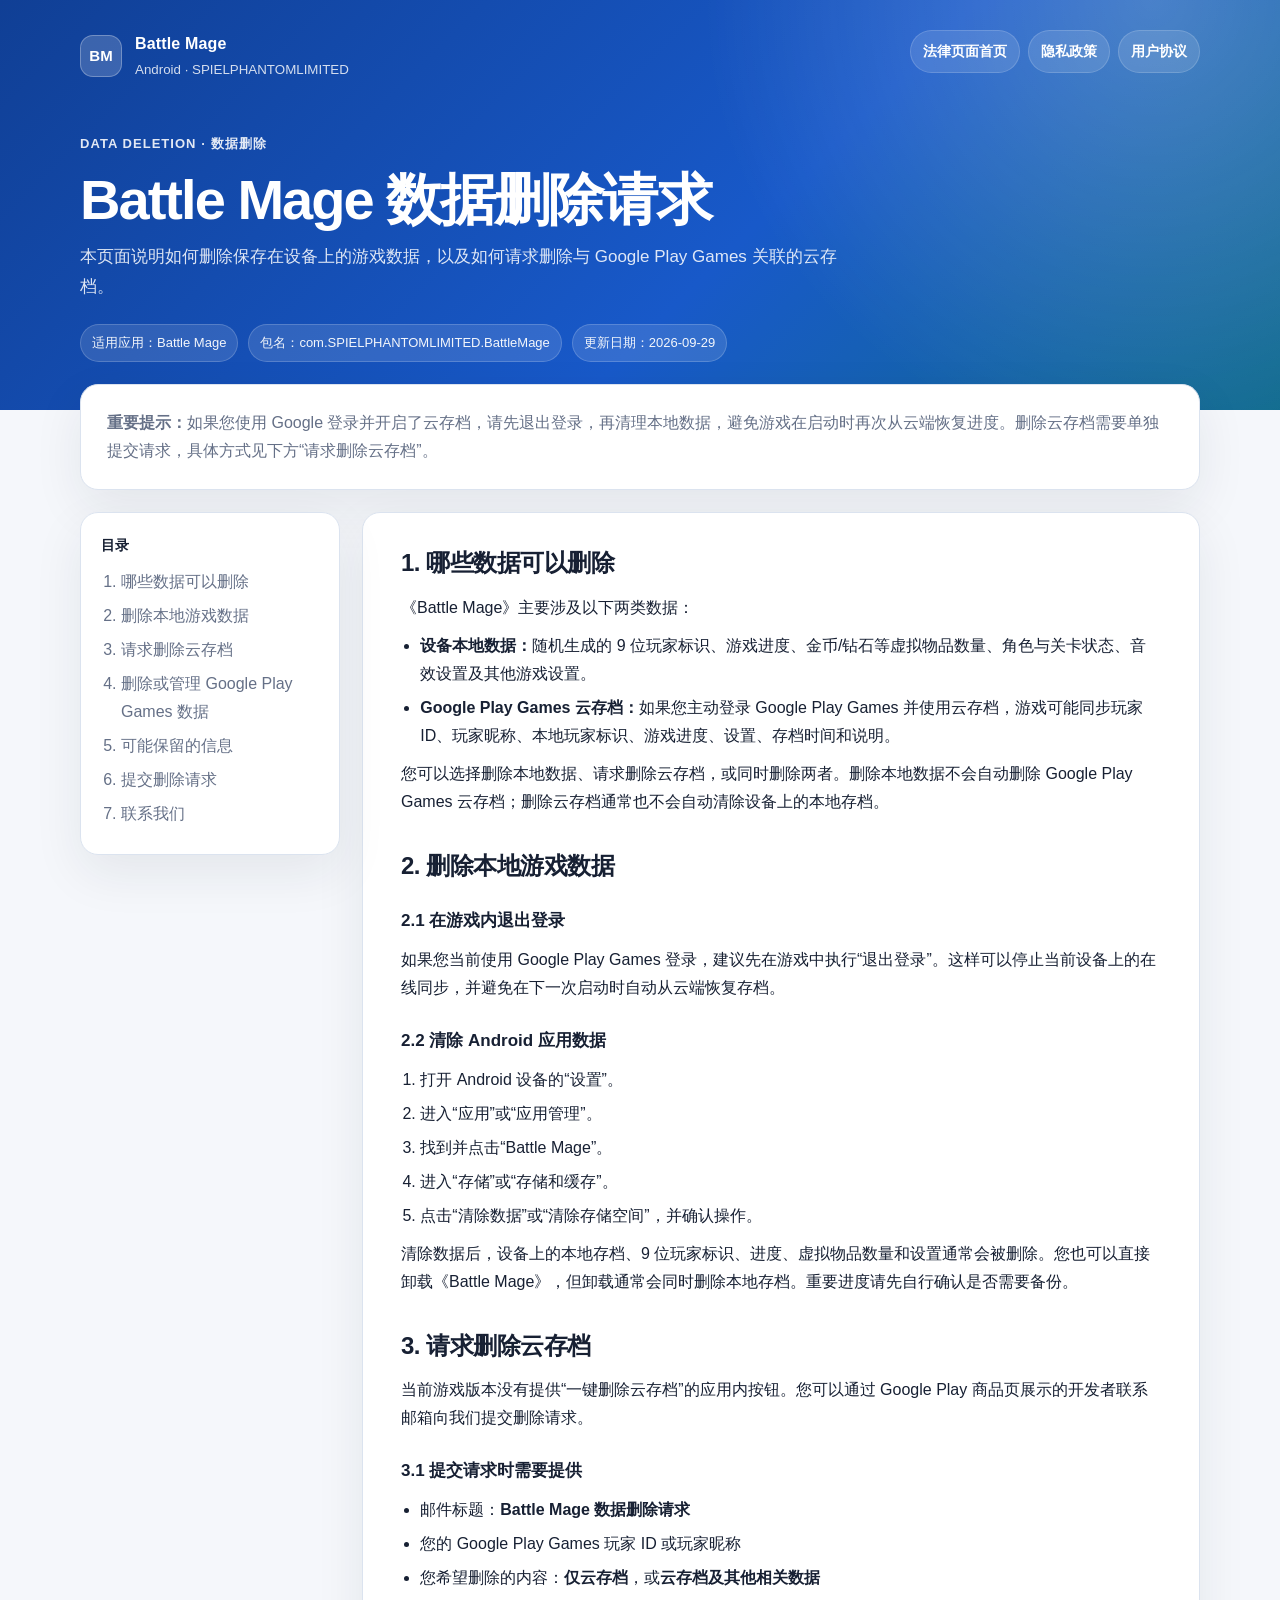
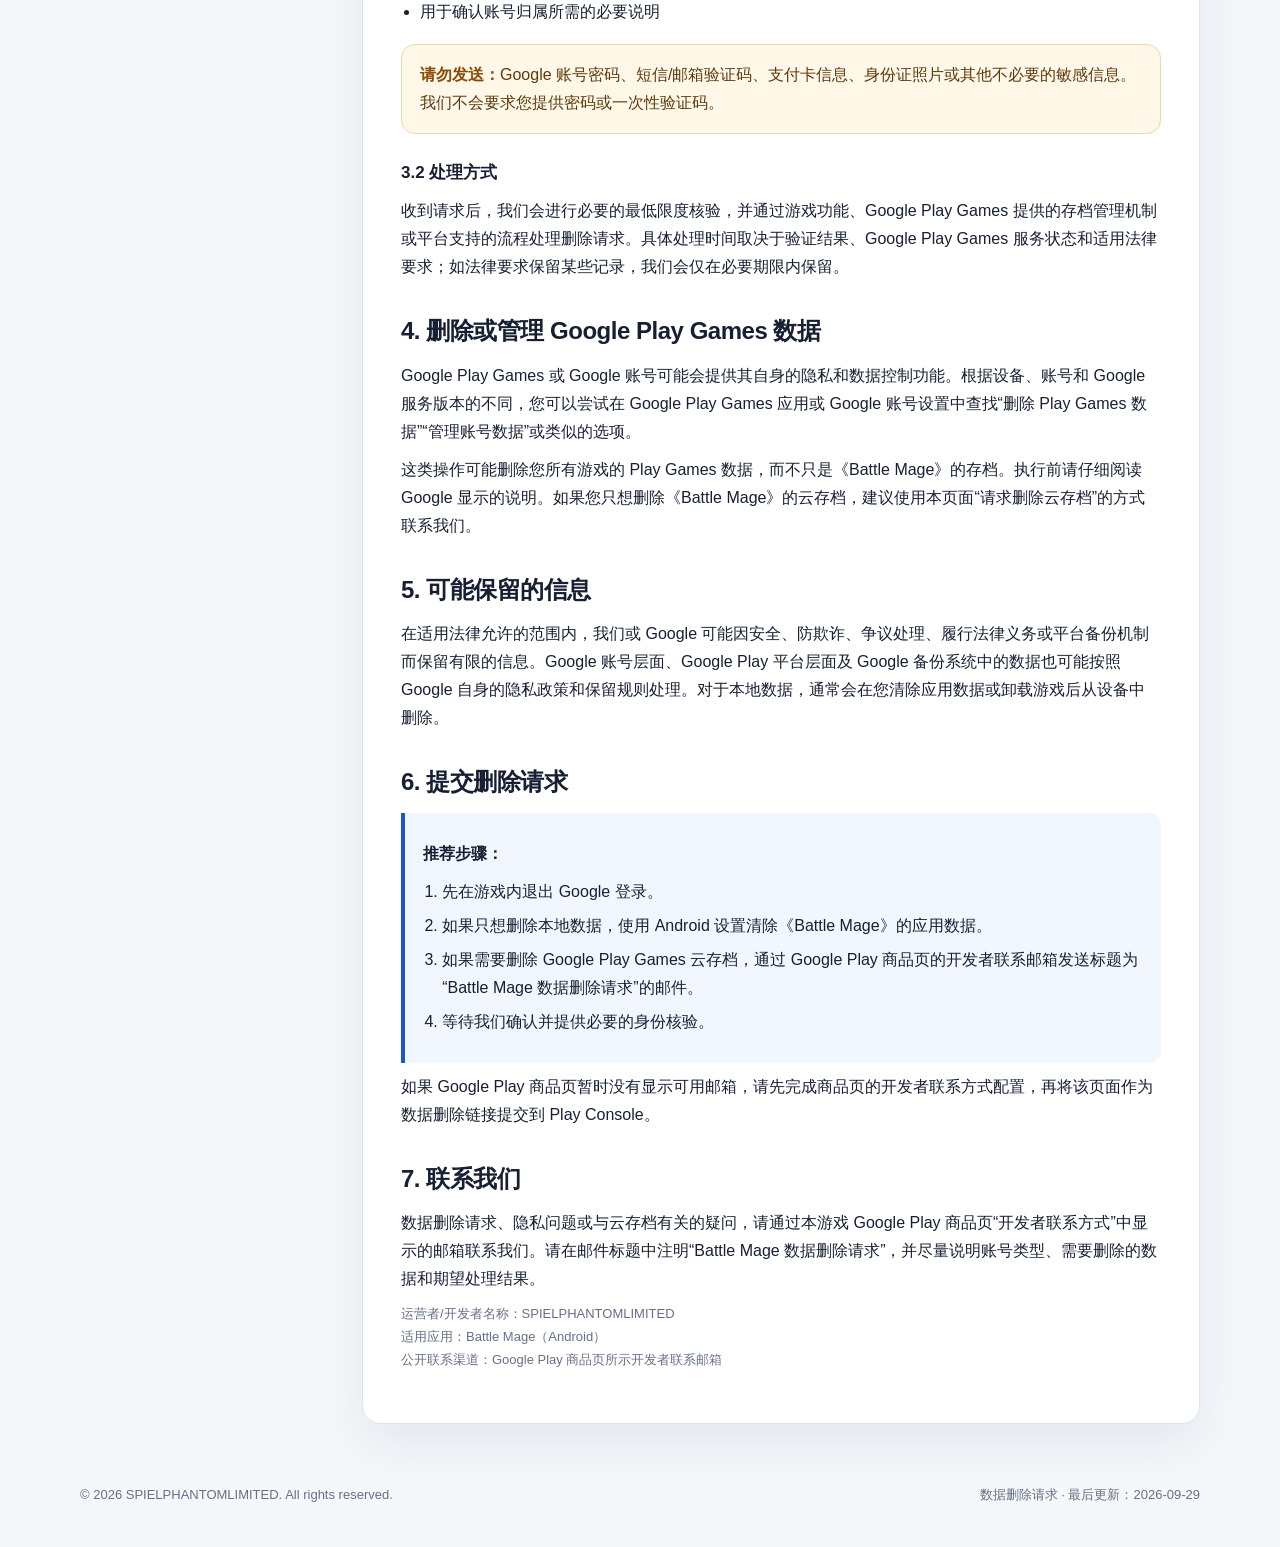
==== legal-site/data-deletion.html @ 1ba806fe "Add files via upload" ====
<!doctype html>
<html lang="zh-CN">
<head>
  <meta charset="utf-8">
  <meta name="viewport" content="width=device-width, initial-scale=1">
  <meta name="theme-color" content="#1859c9">
  <meta name="description" content="《Battle Mage》数据删除请求页面：说明如何删除本地游戏数据和 Google Play Games 云存档。">
  <title>Battle Mage 数据删除请求</title>
  <link rel="stylesheet" href="styles.css">
</head>
<body>
  <header class="site-header">
    <div class="shell">
      <div class="header-row">
        <div class="brand">
          <div class="brand-mark">BM</div>
          <div>Battle Mage<small>Android · SPIELPHANTOMLIMITED</small></div>
        </div>
        <nav class="topnav" aria-label="法律文件导航">
          <a href="index.html">法律页面首页</a>
          <a href="privacy-policy.html">隐私政策</a>
          <a href="terms-of-service.html">用户协议</a>
        </nav>
      </div>
      <div class="hero">
        <span class="eyebrow">Data Deletion · 数据删除</span>
        <h1>Battle Mage 数据删除请求</h1>
        <p>本页面说明如何删除保存在设备上的游戏数据，以及如何请求删除与 Google Play Games 关联的云存档。</p>
        <div class="meta-row">
          <span class="meta-pill">适用应用：Battle Mage</span>
          <span class="meta-pill">包名：com.SPIELPHANTOMLIMITED.BattleMage</span>
          <span class="meta-pill">更新日期：2026-09-29</span>
        </div>
      </div>
    </div>
  </header>

  <div class="shell page">
    <div class="panel intro-card">
      <p><strong>重要提示：</strong>如果您使用 Google 登录并开启了云存档，请先退出登录，再清理本地数据，避免游戏在启动时再次从云端恢复进度。删除云存档需要单独提交请求，具体方式见下方“请求删除云存档”。</p>
    </div>

    <div class="layout">
      <aside class="panel toc" aria-label="目录">
        <strong>目录</strong>
        <ol>
          <li><a href="#what">哪些数据可以删除</a></li>
          <li><a href="#local">删除本地游戏数据</a></li>
          <li><a href="#cloud">请求删除云存档</a></li>
          <li><a href="#playgames">删除或管理 Google Play Games 数据</a></li>
          <li><a href="#retain">可能保留的信息</a></li>
          <li><a href="#request">提交删除请求</a></li>
          <li><a href="#contact">联系我们</a></li>
        </ol>
      </aside>

      <main class="panel">
        <article>
          <section id="what">
            <h2>1. 哪些数据可以删除</h2>
            <p>《Battle Mage》主要涉及以下两类数据：</p>
            <ul>
              <li><strong>设备本地数据：</strong>随机生成的 9 位玩家标识、游戏进度、金币/钻石等虚拟物品数量、角色与关卡状态、音效设置及其他游戏设置。</li>
              <li><strong>Google Play Games 云存档：</strong>如果您主动登录 Google Play Games 并使用云存档，游戏可能同步玩家 ID、玩家昵称、本地玩家标识、游戏进度、设置、存档时间和说明。</li>
            </ul>
            <p>您可以选择删除本地数据、请求删除云存档，或同时删除两者。删除本地数据不会自动删除 Google Play Games 云存档；删除云存档通常也不会自动清除设备上的本地存档。</p>
          </section>

          <section id="local">
            <h2>2. 删除本地游戏数据</h2>
            <h3>2.1 在游戏内退出登录</h3>
            <p>如果您当前使用 Google Play Games 登录，建议先在游戏中执行“退出登录”。这样可以停止当前设备上的在线同步，并避免在下一次启动时自动从云端恢复存档。</p>
            <h3>2.2 清除 Android 应用数据</h3>
            <ol>
              <li>打开 Android 设备的“设置”。</li>
              <li>进入“应用”或“应用管理”。</li>
              <li>找到并点击“Battle Mage”。</li>
              <li>进入“存储”或“存储和缓存”。</li>
              <li>点击“清除数据”或“清除存储空间”，并确认操作。</li>
            </ol>
            <p>清除数据后，设备上的本地存档、9 位玩家标识、进度、虚拟物品数量和设置通常会被删除。您也可以直接卸载《Battle Mage》，但卸载通常会同时删除本地存档。重要进度请先自行确认是否需要备份。</p>
          </section>

          <section id="cloud">
            <h2>3. 请求删除云存档</h2>
            <p>当前游戏版本没有提供“一键删除云存档”的应用内按钮。您可以通过 Google Play 商品页展示的开发者联系邮箱向我们提交删除请求。</p>
            <h3>3.1 提交请求时需要提供</h3>
            <ul>
              <li>邮件标题：<strong>Battle Mage 数据删除请求</strong></li>
              <li>您的 Google Play Games 玩家 ID 或玩家昵称</li>
              <li>您希望删除的内容：<strong>仅云存档</strong>，或<strong>云存档及其他相关数据</strong></li>
              <li>用于确认账号归属所需的必要说明</li>
            </ul>
            <div class="callout">
              <strong>请勿发送：</strong>Google 账号密码、短信/邮箱验证码、支付卡信息、身份证照片或其他不必要的敏感信息。我们不会要求您提供密码或一次性验证码。
            </div>
            <h3>3.2 处理方式</h3>
            <p>收到请求后，我们会进行必要的最低限度核验，并通过游戏功能、Google Play Games 提供的存档管理机制或平台支持的流程处理删除请求。具体处理时间取决于验证结果、Google Play Games 服务状态和适用法律要求；如法律要求保留某些记录，我们会仅在必要期限内保留。</p>
          </section>

          <section id="playgames">
            <h2>4. 删除或管理 Google Play Games 数据</h2>
            <p>Google Play Games 或 Google 账号可能会提供其自身的隐私和数据控制功能。根据设备、账号和 Google 服务版本的不同，您可以尝试在 Google Play Games 应用或 Google 账号设置中查找“删除 Play Games 数据”“管理账号数据”或类似的选项。</p>
            <p>这类操作可能删除您所有游戏的 Play Games 数据，而不只是《Battle Mage》的存档。执行前请仔细阅读 Google 显示的说明。如果您只想删除《Battle Mage》的云存档，建议使用本页面“请求删除云存档”的方式联系我们。</p>
          </section>

          <section id="retain">
            <h2>5. 可能保留的信息</h2>
            <p>在适用法律允许的范围内，我们或 Google 可能因安全、防欺诈、争议处理、履行法律义务或平台备份机制而保留有限的信息。Google 账号层面、Google Play 平台层面及 Google 备份系统中的数据也可能按照 Google 自身的隐私政策和保留规则处理。对于本地数据，通常会在您清除应用数据或卸载游戏后从设备中删除。</p>
          </section>

          <section id="request">
            <h2>6. 提交删除请求</h2>
            <div class="notice">
              <p><strong>推荐步骤：</strong></p>
              <ol>
                <li>先在游戏内退出 Google 登录。</li>
                <li>如果只想删除本地数据，使用 Android 设置清除《Battle Mage》的应用数据。</li>
                <li>如果需要删除 Google Play Games 云存档，通过 Google Play 商品页的开发者联系邮箱发送标题为“Battle Mage 数据删除请求”的邮件。</li>
                <li>等待我们确认并提供必要的身份核验。</li>
              </ol>
            </div>
            <p>如果 Google Play 商品页暂时没有显示可用邮箱，请先完成商品页的开发者联系方式配置，再将该页面作为数据删除链接提交到 Play Console。</p>
          </section>

          <section id="contact">
            <h2>7. 联系我们</h2>
            <p>数据删除请求、隐私问题或与云存档有关的疑问，请通过本游戏 Google Play 商品页“开发者联系方式”中显示的邮箱联系我们。请在邮件标题中注明“Battle Mage 数据删除请求”，并尽量说明账号类型、需要删除的数据和期望处理结果。</p>
            <p class="muted small">运营者/开发者名称：SPIELPHANTOMLIMITED<br>适用应用：Battle Mage（Android）<br>公开联系渠道：Google Play 商品页所示开发者联系邮箱</p>
          </section>
        </article>
      </main>
    </div>
  </div>

  <footer class="site-footer">
    <div class="shell">
      <span>© 2026 SPIELPHANTOMLIMITED. All rights reserved.</span>
      <span>数据删除请求 · 最后更新：2026-09-29</span>
    </div>
  </footer>
</body>
</html>
---- legal-site/styles.css ----
:root {
  --bg: #f5f7fb;
  --surface: #ffffff;
  --surface-soft: #eef4ff;
  --ink: #172033;
  --muted: #657087;
  --line: #dbe3ef;
  --brand: #1859c9;
  --brand-strong: #103f95;
  --accent: #0d7a67;
  --warning: #8a4b08;
  --warning-bg: #fff7e8;
  --shadow: 0 18px 50px rgba(23, 32, 51, 0.08);
  --radius: 18px;
}

* { box-sizing: border-box; }

html { scroll-behavior: smooth; }

body {
  margin: 0;
  background: var(--bg);
  color: var(--ink);
  font-family: "Segoe UI", "PingFang SC", "Microsoft YaHei", "Noto Sans CJK SC", sans-serif;
  line-height: 1.75;
  text-rendering: optimizeLegibility;
}

a { color: var(--brand); text-decoration-thickness: 1px; text-underline-offset: 3px; }
a:hover { color: var(--brand-strong); }

.site-header {
  background:
    radial-gradient(circle at 90% 0%, rgba(255,255,255,0.22), transparent 28rem),
    linear-gradient(135deg, #103f95 0%, #1859c9 58%, #0d7a67 130%);
  color: #fff;
  padding: 30px 0 48px;
}

.shell { width: min(1120px, calc(100% - 36px)); margin: 0 auto; }

.header-row { display: flex; align-items: flex-start; justify-content: space-between; gap: 24px; }
.brand { display: flex; align-items: center; gap: 13px; font-weight: 750; letter-spacing: .01em; }
.brand-mark {
  width: 42px; height: 42px; border-radius: 13px;
  display: grid; place-items: center;
  background: rgba(255,255,255,.18);
  border: 1px solid rgba(255,255,255,.28);
  font-size: 15px; font-weight: 800;
}
.brand small { display: block; font-weight: 500; opacity: .82; letter-spacing: 0; }

.topnav { display: flex; flex-wrap: wrap; gap: 8px; justify-content: flex-end; }
.topnav a {
  color: #fff; text-decoration: none; font-size: 14px; font-weight: 650;
  padding: 8px 12px; border-radius: 999px; background: rgba(255,255,255,.12);
  border: 1px solid rgba(255,255,255,.16);
}
.topnav a:hover { background: rgba(255,255,255,.22); color: #fff; }

.hero { margin-top: 48px; max-width: 850px; }
.eyebrow {
  display: inline-flex; align-items: center; gap: 8px;
  font-size: 13px; font-weight: 700; text-transform: uppercase; letter-spacing: .08em;
  color: rgba(255,255,255,.88);
}
.hero h1 { margin: 12px 0 10px; font-size: clamp(34px, 5vw, 56px); line-height: 1.12; letter-spacing: -.035em; }
.hero p { margin: 0; max-width: 760px; color: rgba(255,255,255,.86); font-size: 17px; }
.meta-row { display: flex; flex-wrap: wrap; gap: 10px; margin-top: 22px; }
.meta-pill {
  max-width: 100%; overflow-wrap: anywhere;
  display: inline-flex; align-items: center; gap: 6px;
  padding: 7px 11px; border-radius: 999px;
  background: rgba(255,255,255,.12); border: 1px solid rgba(255,255,255,.18);
  color: rgba(255,255,255,.94); font-size: 13px;
}

.page { margin-top: -26px; padding-bottom: 60px; }
.panel {
  background: var(--surface); border: 1px solid var(--line);
  border-radius: var(--radius); box-shadow: var(--shadow);
}
.intro-card { padding: 24px 26px; margin-bottom: 22px; }
.intro-card p { margin: 0; color: var(--muted); }

.layout { display: grid; grid-template-columns: 260px minmax(0, 1fr); gap: 22px; align-items: start; }
.layout > * { min-width: 0; }
.hero p, .intro-card p { overflow-wrap: anywhere; }
.toc {
  position: sticky; top: 18px; padding: 20px;
}
.toc strong { display: block; font-size: 14px; margin-bottom: 10px; }
.toc ol { margin: 0; padding-left: 20px; color: var(--muted); }
.toc li { margin: 6px 0; }
.toc a { color: var(--muted); text-decoration: none; }
.toc a:hover { color: var(--brand); }

main.panel { padding: 34px 38px 42px; }
article section { scroll-margin-top: 24px; margin-top: 34px; }
article section:first-child { margin-top: 0; }
h2 { margin: 0 0 14px; font-size: 24px; line-height: 1.35; letter-spacing: -.02em; }
h3 { margin: 24px 0 8px; font-size: 17px; }
p { margin: 10px 0; }
ul, ol { margin: 10px 0 10px 1.2rem; padding: 0; }
li { margin: 6px 0; }

.summary-grid { display: grid; grid-template-columns: repeat(2, minmax(0, 1fr)); gap: 12px; margin-top: 16px; }
.summary-card {
  padding: 16px; border-radius: 14px; background: var(--surface-soft); border: 1px solid #d7e4ff;
}
.summary-card strong { display: block; margin-bottom: 3px; }
.summary-card span { color: var(--muted); font-size: 14px; }

.callout {
  margin: 18px 0; padding: 16px 18px; border-radius: 14px;
  background: var(--warning-bg); border: 1px solid #f1d7a9; color: #5c3a0c;
}
.callout strong { color: var(--warning); }

.table-wrap { overflow-x: auto; margin: 14px 0; border: 1px solid var(--line); border-radius: 14px; }
table { width: 100%; border-collapse: collapse; min-width: 720px; background: #fff; }
th, td { padding: 13px 15px; text-align: left; vertical-align: top; border-bottom: 1px solid var(--line); }
th { background: #f7f9fd; font-size: 14px; color: #39455d; }
tr:last-child td { border-bottom: 0; }
td { font-size: 14px; }

.badge-row { display: flex; flex-wrap: wrap; gap: 8px; margin: 14px 0 0; }
.badge { padding: 6px 10px; border-radius: 999px; background: #edf7f4; color: #0d6b5a; font-size: 13px; font-weight: 650; }

.home-grid { display: grid; grid-template-columns: repeat(2, minmax(0, 1fr)); gap: 18px; }
.doc-card { padding: 26px; display: flex; flex-direction: column; min-height: 250px; }
.doc-card .icon { font-size: 24px; margin-bottom: 18px; }
.doc-card h2 { font-size: 23px; }
.doc-card p { color: var(--muted); }
.doc-card .actions { margin-top: auto; padding-top: 20px; display: flex; flex-wrap: wrap; gap: 10px; }
.button {
  display: inline-flex; align-items: center; justify-content: center;
  min-height: 42px; padding: 9px 15px; border-radius: 11px;
  color: #fff; background: var(--brand); text-decoration: none; font-weight: 700; font-size: 14px;
}
.button:hover { color: #fff; background: var(--brand-strong); }
.button.secondary { color: var(--brand); background: #edf4ff; }
.button.secondary:hover { color: var(--brand-strong); background: #dfeaff; }

.notice { padding: 17px 18px; border-left: 4px solid var(--brand); background: #f2f7ff; border-radius: 0 12px 12px 0; }
.muted { color: var(--muted); }
.small { font-size: 13px; }
.nowrap { white-space: nowrap; }

footer.site-footer { padding: 0 0 40px; color: var(--muted); font-size: 13px; }
footer.site-footer .shell { display: flex; justify-content: space-between; gap: 20px; flex-wrap: wrap; }

@media (max-width: 850px) {
  .header-row { display: block; }
  .topnav { justify-content: flex-start; margin-top: 20px; }
  .layout { grid-template-columns: 1fr; }
  .toc { position: static; }
  main.panel { padding: 28px 22px 34px; }
  .summary-grid, .home-grid { grid-template-columns: 1fr; }
}

@media (max-width: 560px) {
  .shell { width: min(100% - 24px, 1120px); }
  .site-header { padding-top: 20px; }
  .hero { margin-top: 32px; }
  .hero h1 { font-size: 36px; }
  .page { margin-top: -18px; }
  .intro-card { padding: 20px; }
  .doc-card { min-height: auto; padding: 22px; }
}

@media print {
  body { background: #fff; }
  .site-header, .toc, .topnav, .actions, footer.site-footer { display: none !important; }
  .shell { width: 100%; }
  .page { margin: 0; }
  .panel { box-shadow: none; border: 0; }
  main.panel { padding: 0; }
  a { color: inherit; text-decoration: none; }
}
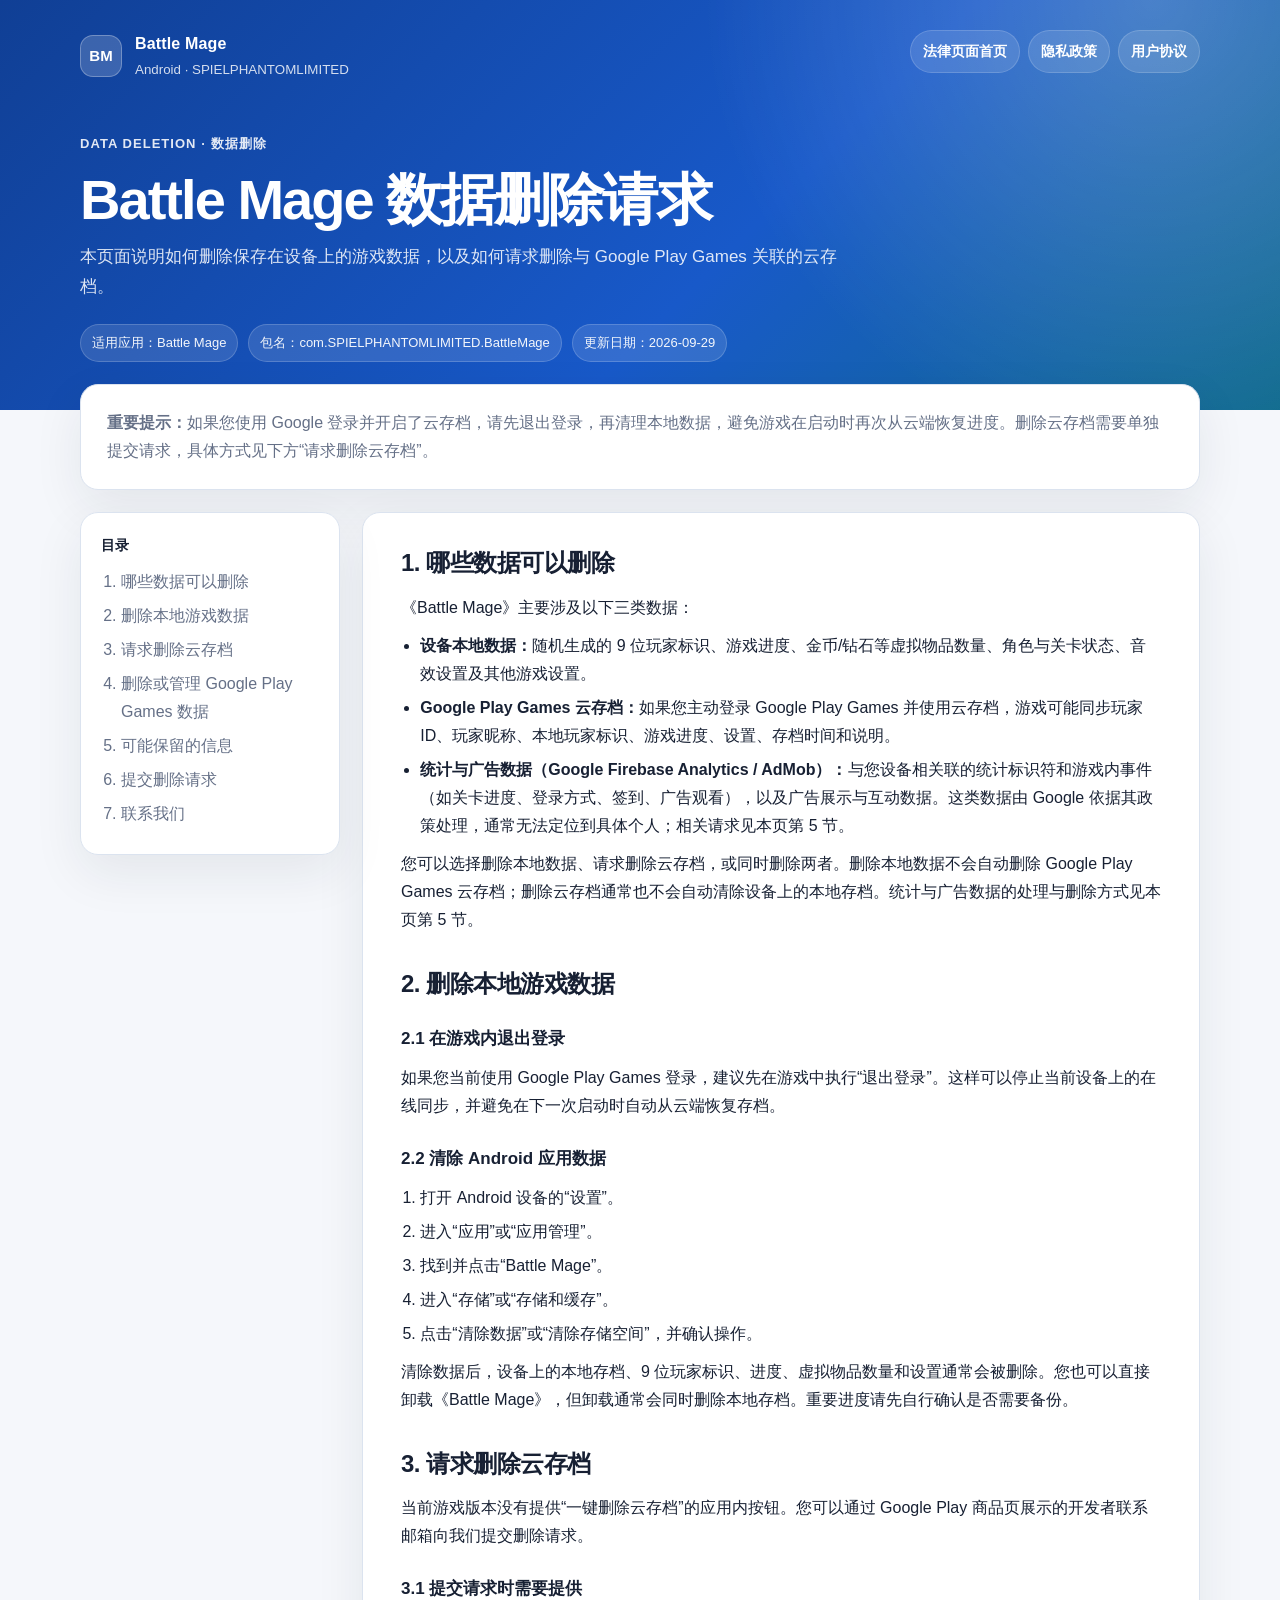
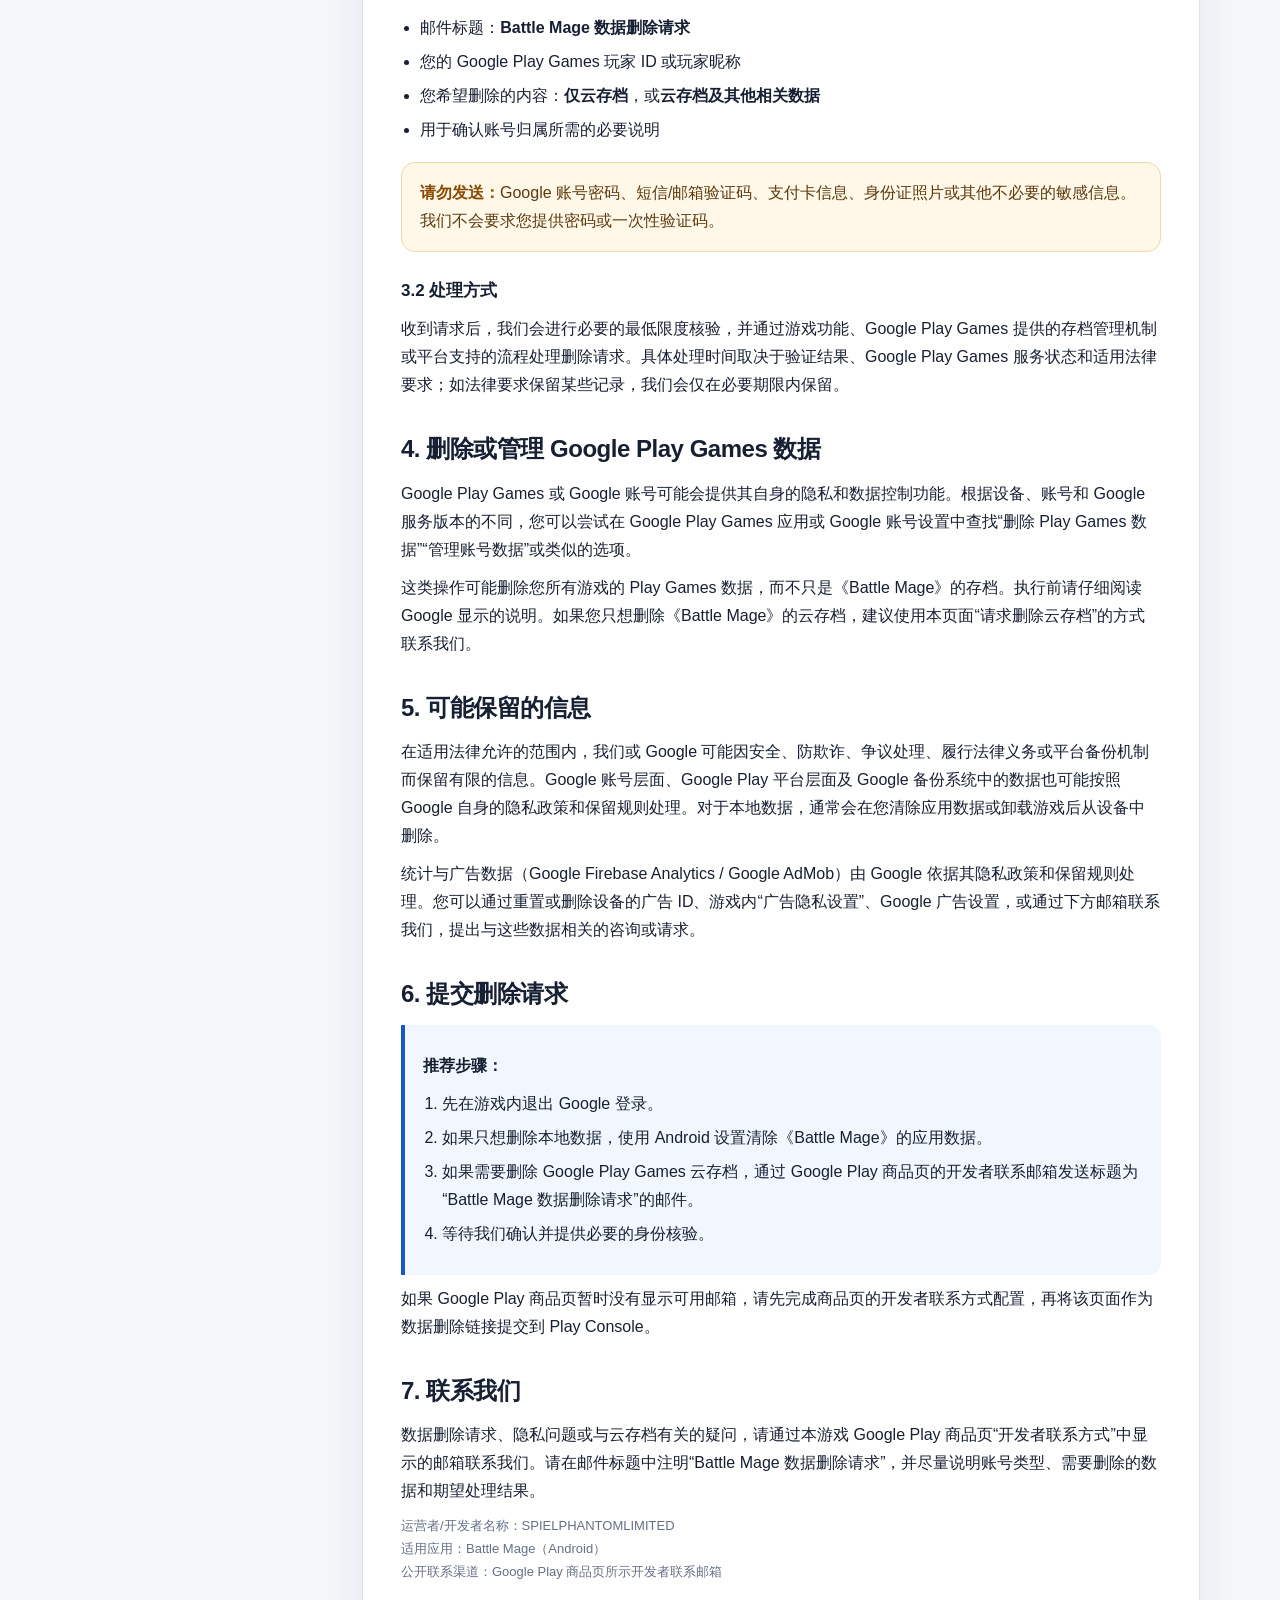
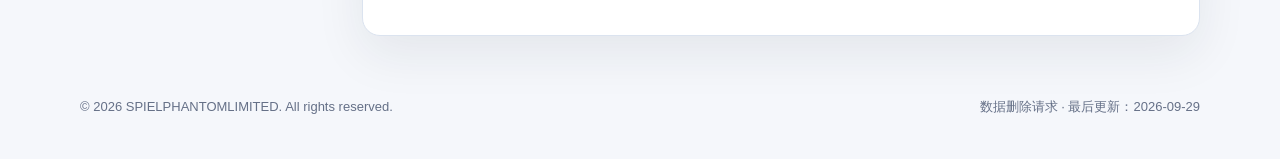
==== commit 92f263f0: "Add files via upload" ====
--- a/legal-site/data-deletion.html
+++ b/legal-site/data-deletion.html
@@ -58,12 +58,13 @@
         <article>
           <section id="what">
             <h2>1. 哪些数据可以删除</h2>
-            <p>《Battle Mage》主要涉及以下两类数据：</p>
+            <p>《Battle Mage》主要涉及以下三类数据：</p>
             <ul>
               <li><strong>设备本地数据：</strong>随机生成的 9 位玩家标识、游戏进度、金币/钻石等虚拟物品数量、角色与关卡状态、音效设置及其他游戏设置。</li>
               <li><strong>Google Play Games 云存档：</strong>如果您主动登录 Google Play Games 并使用云存档，游戏可能同步玩家 ID、玩家昵称、本地玩家标识、游戏进度、设置、存档时间和说明。</li>
+              <li><strong>统计与广告数据（Google Firebase Analytics / AdMob）：</strong>与您设备相关联的统计标识符和游戏内事件（如关卡进度、登录方式、签到、广告观看），以及广告展示与互动数据。这类数据由 Google 依据其政策处理，通常无法定位到具体个人；相关请求见本页第 5 节。</li>
             </ul>
-            <p>您可以选择删除本地数据、请求删除云存档，或同时删除两者。删除本地数据不会自动删除 Google Play Games 云存档；删除云存档通常也不会自动清除设备上的本地存档。</p>
+            <p>您可以选择删除本地数据、请求删除云存档，或同时删除两者。删除本地数据不会自动删除 Google Play Games 云存档；删除云存档通常也不会自动清除设备上的本地存档。统计与广告数据的处理与删除方式见本页第 5 节。</p>
           </section>
 
           <section id="local">
@@ -107,6 +108,7 @@
           <section id="retain">
             <h2>5. 可能保留的信息</h2>
             <p>在适用法律允许的范围内，我们或 Google 可能因安全、防欺诈、争议处理、履行法律义务或平台备份机制而保留有限的信息。Google 账号层面、Google Play 平台层面及 Google 备份系统中的数据也可能按照 Google 自身的隐私政策和保留规则处理。对于本地数据，通常会在您清除应用数据或卸载游戏后从设备中删除。</p>
+            <p>统计与广告数据（Google Firebase Analytics / Google AdMob）由 Google 依据其隐私政策和保留规则处理。您可以通过重置或删除设备的广告 ID、游戏内“广告隐私设置”、Google 广告设置，或通过下方邮箱联系我们，提出与这些数据相关的咨询或请求。</p>
           </section>
 
           <section id="request">
